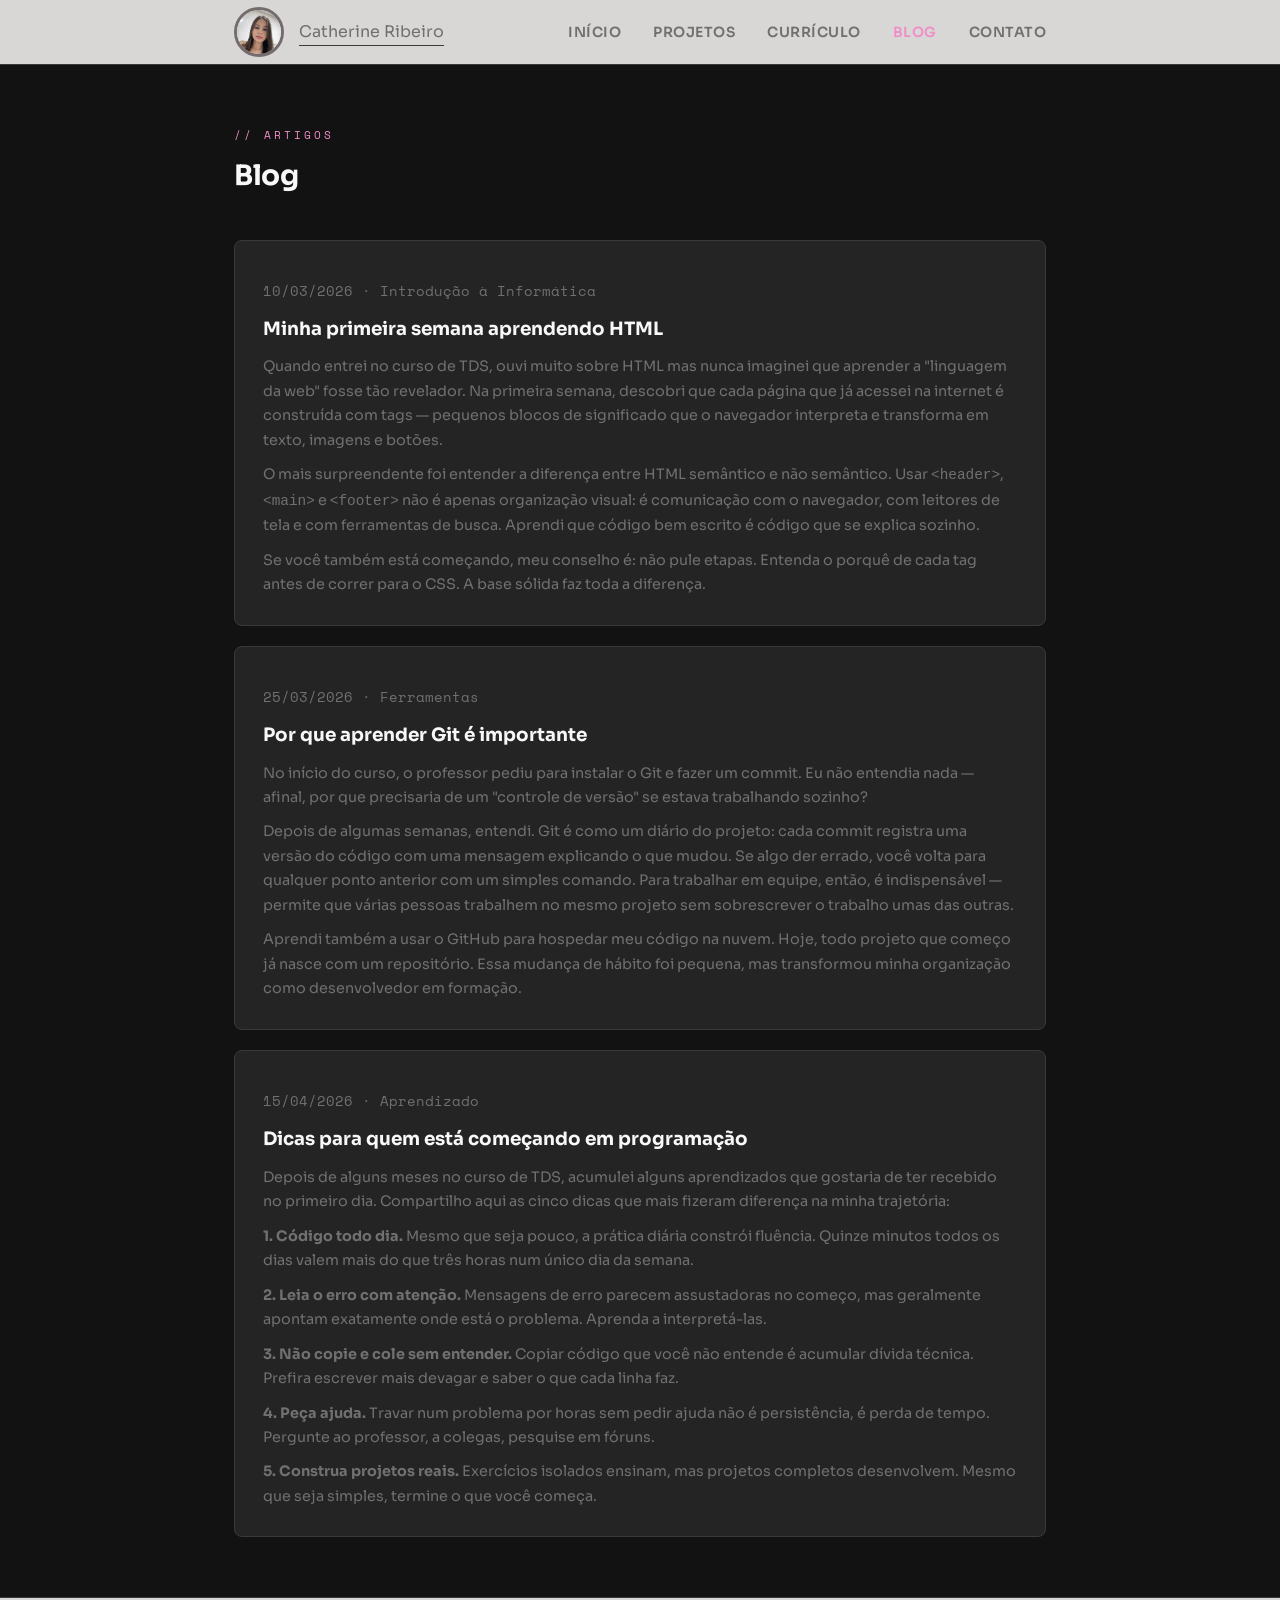
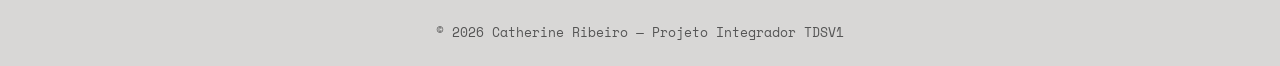
==== blog.html @ 5e97d1b2 "Initial commit" ====
<!DOCTYPE html>
<html lang="pt-BR">
<head>
  <meta charset="UTF-8" />
  <meta name="viewport" content="width=device-width, initial-scale=1.0" />
  <title>Blog — Catherine Ribeiro</title>
  <link rel="stylesheet" href="assets/css/estilo.css" />
</head>
<body>
  <div class="page-wrapper">

    <!-- HEADER -->
    <header>
      <div class="container">
      <img src="assets/imagens/perfil.jpeg" alt="Foto de Catherine"  class="logoft">
        <a class="logo" href="index.html"><span>Catherine Ribeiro</span></a>
        <button class="menu-toggle" id="menu-toggle" aria-label="Abrir menu">
          <span></span><span></span><span></span>
        </button>
        <nav>
          <ul id="nav-menu">
            <li><a href="index.html">Início</a></li>
            <li><a href="projetos.html">Projetos</a></li>
            <li><a href="curriculo.html">Currículo</a></li>
            <li><a href="blog.html">Blog</a></li>
            <li><a href="contato.html">Contato</a></li>
          </ul>
        </nav>
      </div>
    </header>

    <!-- MAIN -->
    <main>
      <div class="container">

        <p class="section-label">// artigos</p>
        <h1 class="section-title">Blog</h1>

        <div class="blog-lista">

          <!-- POST 1 -->
          <article class="blog-post-card">
            <p class="post-meta">10/03/2026 · Introdução à Informática</p>
            <h2><a href="#">Minha primeira semana aprendendo HTML</a></h2>
            <p>
              Quando entrei no curso de TDS, ouvi muito sobre HTML mas nunca imaginei que aprender a "linguagem da web" 
              fosse tão revelador. Na primeira semana, descobri que cada página que já acessei na internet é construída 
              com tags — pequenos blocos de significado que o navegador interpreta e transforma em texto, imagens e botões.
            </p>
            <p>
              O mais surpreendente foi entender a diferença entre HTML semântico e não semântico. Usar 
              <code>&lt;header&gt;</code>, <code>&lt;main&gt;</code> e <code>&lt;footer&gt;</code> não é apenas 
              organização visual: é comunicação com o navegador, com leitores de tela e com ferramentas de busca. 
              Aprendi que código bem escrito é código que se explica sozinho.
            </p>
            <p>
              Se você também está começando, meu conselho é: não pule etapas. Entenda o porquê de cada tag antes 
              de correr para o CSS. A base sólida faz toda a diferença.
            </p>
          </article>

          <!-- POST 2 -->
          <article class="blog-post-card">
            <p class="post-meta">25/03/2026 · Ferramentas</p>
            <h2><a href="#">Por que aprender Git é importante</a></h2>
            <p>
              No início do curso, o professor pediu para instalar o Git e fazer um commit. Eu não entendia nada — 
              afinal, por que precisaria de um "controle de versão" se estava trabalhando sozinho?
            </p>
            <p>
              Depois de algumas semanas, entendi. Git é como um diário do projeto: cada commit registra uma versão 
              do código com uma mensagem explicando o que mudou. Se algo der errado, você volta para qualquer ponto 
              anterior com um simples comando. Para trabalhar em equipe, então, é indispensável — permite que várias 
              pessoas trabalhem no mesmo projeto sem sobrescrever o trabalho umas das outras.
            </p>
            <p>
              Aprendi também a usar o GitHub para hospedar meu código na nuvem. Hoje, todo projeto que começo já 
              nasce com um repositório. Essa mudança de hábito foi pequena, mas transformou minha organização 
              como desenvolvedor em formação.
            </p>
          </article>

          <!-- POST 3 -->
          <article class="blog-post-card">
            <p class="post-meta">15/04/2026 · Aprendizado</p>
            <h2><a href="#">Dicas para quem está começando em programação</a></h2>
            <p>
              Depois de alguns meses no curso de TDS, acumulei alguns aprendizados que gostaria de ter recebido 
              no primeiro dia. Compartilho aqui as cinco dicas que mais fizeram diferença na minha trajetória:
            </p>
            <p>
              <strong>1. Código todo dia.</strong> Mesmo que seja pouco, a prática diária constrói fluência. 
              Quinze minutos todos os dias valem mais do que três horas num único dia da semana.
            </p>
            <p>
              <strong>2. Leia o erro com atenção.</strong> Mensagens de erro parecem assustadoras no começo, 
              mas geralmente apontam exatamente onde está o problema. Aprenda a interpretá-las.
            </p>
            <p>
              <strong>3. Não copie e cole sem entender.</strong> Copiar código que você não entende é 
              acumular dívida técnica. Prefira escrever mais devagar e saber o que cada linha faz.
            </p>
            <p>
              <strong>4. Peça ajuda.</strong> Travar num problema por horas sem pedir ajuda não é persistência, 
              é perda de tempo. Pergunte ao professor, a colegas, pesquise em fóruns.
            </p>
            <p>
              <strong>5. Construa projetos reais.</strong> Exercícios isolados ensinam, mas projetos completos 
              desenvolvem. Mesmo que seja simples, termine o que você começa.
            </p>
          </article>

        </div>
        <!-- Adicione mais posts acima seguindo o mesmo modelo de article.blog-post-card -->

      </div>
    </main>

    <!-- FOOTER -->
    <footer>
      <div class="container">
        <p>© <span class="ano-atual"></span> Catherine Ribeiro — Projeto Integrador TDSV1</p>
      </div>
    </footer>

  </div>
  <script src="assets/js/app.js"></script>
</body>
</html>
---- assets/css/estilo.css ----
/* =============================================
   VARIÁVEIS CSS - Altere aqui para mudar o tema
   ============================================= */
@import url('https://fonts.googleapis.com/css2?family=Space+Mono:wght@400;700&family=Sora:wght@300;400;600;700&display=swap');

:root {
  --bg-primary: #121212;      /* fundo principal */
  --bg-secondary: #d8d7d6;    /* seções */
  --bg-card: #242424;         /* cards */
  --accent: #f08fc7;          /* dourado */
  --accent-secondary: ; /* rosa claro */
  --text-primary: #f8f8f8;
  --text-secondary: #717070;
  --text-muted: #555;
  --border: #3a3a3a;
  --font-display: 'Space Mono', monospace;
  --font-body: 'Sora', sans-serif;
  --radius: 8px;
  --transition: 0.2s ease;
}

/* =============================================
   RESET & BASE
   ============================================= */
*, *::before, *::after {
  box-sizing: border-box;
  margin: 0;
  padding: 0;
}

html {
  scroll-behavior: smooth;
}

body {
  background-color: var(--bg-primary);
  color: var(--text-primary);
  font-family: var(--font-body);
  font-size: 16px;
  line-height: 1.7;
  min-height: 100vh;
}

a {
  color: var(--accent);
  text-decoration: none;
  transition: opacity var(--transition);
}

a:hover {
  opacity: 0.75;
}

img {
  max-width: 100%;
  display: block;
}

ul {
  list-style: none;
}

/* =============================================
   LAYOUT
   ============================================= */
.container {
  max-width: 860px;
  margin: 0 auto;
  padding: 0 24px;
}

.page-wrapper {
  display: flex;
  flex-direction: column;
  min-height: 100vh;
}

main {
  flex: 1;
  padding: 60px 0;
}

/* =============================================
   HEADER / NAV
   ============================================= */
header {
  background-color: var(--bg-secondary);
  border-bottom: 1px solid var(--border);
  position: sticky;
  top: 0;
  z-index: 100;
}

header .container {
  display: flex;
  align-items: center;
  justify-content: space-between;
  height: 64px;
}

.logo {
  background-color: var(--bg-secondary);
  border-bottom: 1px solid var(--border);
  position: sticky;
  top: 0;
  z-index: 100;
  margin-right: 110px;
}

.logoft{
    width: 50px;
    height: 50px;
    border: 3px solid #746c6c;
    border-radius: 70%;
    overflow: auto;
    object-fit: cover;
}

.logo img{
    width: 100%;
    height: 100%;
    object-fit: cover;
}

.logo span {
  color: var(--text-secondary);
}

nav ul {
  display: flex;
  gap: 32px;
}

nav a {
  color: var(--text-secondary);
  font-size: 0.875rem;
  font-weight: 600;
  letter-spacing: 0.5px;
  text-transform: uppercase;
  transition: color var(--transition);
}

nav a:hover,
nav a.ativo {
  color: var(--accent);
  opacity: 1;
}

/* Menu hamburguer (mobile) */
.menu-toggle {
  display: none;
  flex-direction: column;
  gap: 5px;
  cursor: pointer;
  background: none;
  border: none;
  padding: 4px;
}

.menu-toggle span {
  display: block;
  width: 24px;
  height: 2px;
  background-color: #717070;
  transition: all 0.3s ease;
}

/* =============================================
   HERO (página inicial)
   ============================================= */
.hero {
  padding: 80px 0 60px;
  border-bottom: 1px solid var(--border);
  margin-bottom: 60px;
}

.hero-tag {
  font-family: var(--font-display);
  font-size: 0.75rem;
  color: var(--accent);
  letter-spacing: 2px;
  text-transform: uppercase;
  margin-bottom: 16px;
}

.hero h1 {
  font-size: clamp(2rem, 5vw, 3.5rem);
  font-weight: 700;
  line-height: 1.15;
  margin-bottom: 20px;
  letter-spacing: -1px;
}

.hero h1 em {
  font-style: normal;
  color: var(--accent);
}

.hero p {
  font-size: 1.1rem;
  color: var(--text-secondary);
  max-width: 560px;
  margin-bottom: 32px;
}

.btn {
  display: inline-block;
  padding: 12px 24px;
  border-radius: var(--radius);
  font-size: 0.875rem;
  font-weight: 600;
  letter-spacing: 0.5px;
  cursor: pointer;
  transition: all var(--transition);
  border: none;
}

.btn-primary {
  background-color: var(--accent);
  color: #000;
}

.btn-primary:hover {
  background-color: #f73de1;
  opacity: 1;
}

.btn-outline {
  background: transparent;
  color: var(--accent);
  border: 1px solid var(--accent);
}

.btn-outline:hover {
  background-color: var(--accent-dim);
  opacity: 1;
}

.hero-btns {
  display: flex;
  gap: 12px;
  flex-wrap: wrap;
}

/* =============================================
   SEÇÃO GENÉRICA
   ============================================= */
.section-label {
  font-family: var(--font-display);
  font-size: 0.7rem;
  letter-spacing: 3px;
  text-transform: uppercase;
  color: var(--accent);
  margin-bottom: 8px;
}

.section-title {
  font-size: 1.75rem;
  font-weight: 700;
  margin-bottom: 40px;
  letter-spacing: -0.5px;
}

/* =============================================
   POSTS EM DESTAQUE (index)
   ============================================= */
.posts-destaque {
  display: flex;
  flex-direction: column;
  gap: 16px;
}

.post-card {
  background: var(--bg-card);
  border: 1px solid var(--border);
  border-radius: var(--radius);
  padding: 24px;
  transition: border-color var(--transition), transform var(--transition);
}

.post-card:hover {
  border-color: var(--accent);
  transform: translateY(-2px);
}

.post-card h3 {
  font-size: 1rem;
  font-weight: 600;
  margin-bottom: 6px;
}

.post-card h3 a {
  color: var(--text-primary);
}

.post-card h3 a:hover {
  color: var(--accent);
  opacity: 1;
}

.post-meta {
  font-size: 0.78rem;
  color: var(--text-muted);
  margin-bottom: 10px;
  font-family: var(--font-display);
}

.post-card p {
  font-size: 0.9rem;
  color: var(--text-secondary);
}

.ver-mais {
  margin-top: 32px;
  display: inline-block;
  font-family: var(--font-display);
  font-size: 0.875rem;
}

/* =============================================
   PROJETOS
   ============================================= */
.projetos-grid {
  display: grid;
  grid-template-columns: repeat(auto-fill, minmax(280px, 1fr));
  gap: 20px;
}

.projeto-card {
  background: var(--bg-card);
  border: 1px solid var(--border);
  border-radius: var(--radius);
  padding: 28px 24px;
  transition: border-color var(--transition), transform var(--transition);
}

.projeto-card:hover {
  border-color: var(--accent);
  transform: translateY(-3px);
}

.projeto-card h3 {
  font-size: 1.05rem;
  font-weight: 700;
  margin-bottom: 10px;
}

.projeto-card p {
  font-size: 0.875rem;
  color: var(--text-secondary);
  margin-bottom: 16px;
}

.projeto-disciplina {
  font-size: 0.75rem;
  font-family: var(--font-display);
  color: var(--accent);
  margin-bottom: 12px;
}

.tags {
  display: flex;
  flex-wrap: wrap;
  gap: 6px;
}

.tag {
  background: var(--accent-dim);
  color: var(--accent);
  border-radius: 4px;
  padding: 3px 10px;
  font-size: 0.75rem;
  font-family: var(--font-display);
}

/* =============================================
   CURRÍCULO - LINHA DO TEMPO
   ============================================= */
.timeline {
  position: relative;
  padding-left: 28px;
}

.timeline::before {
  content: '';
  position: absolute;
  left: 0;
  top: 6px;
  bottom: 0;
  width: 2px;
  background: var(--border);
}

.timeline-item {
  position: relative;
  margin-bottom: 36px;
}

.timeline-item::before {
  content: '';
  position: absolute;
  left: -32px;
  top: 6px;
  width: 10px;
  height: 10px;
  border-radius: 50%;
  background: var(--accent);
  border: 2px solid var(--bg-primary);
}

.timeline-item h3 {
  font-size: 1rem;
  font-weight: 700;
  margin-bottom: 4px;
}

.timeline-periodo {
  font-size: 0.78rem;
  color: var(--accent);
  font-family: var(--font-display);
  margin-bottom: 8px;
}

.timeline-item p {
  font-size: 0.9rem;
  color: var(--text-secondary);
}

.curriculo-section {
  margin-bottom: 56px;
}

/* Habilidades */
.habilidades-grid {
  display: grid;
  grid-template-columns: 1fr 1fr;
  gap: 12px;
}

.habilidade-item {
  background: var(--bg-card);
  border: 1px solid var(--border);
  border-radius: var(--radius);
  padding: 14px 18px;
  font-size: 0.875rem;
  display: flex;
  align-items: center;
  gap: 10px;
}

.habilidade-item::before {
  content: '▸';
  color: var(--accent);
  font-size: 0.75rem;
}

/* =============================================
   BLOG
   ============================================= */
.blog-lista {
  display: flex;
  flex-direction: column;
  gap: 20px;
}

.blog-post-card {
  background: var(--bg-card);
  border: 1px solid var(--border);
  border-radius: var(--radius);
  padding: 28px;
  transition: border-color var(--transition);
}

.blog-post-card:hover {
  border-color: var(--accent);
}

.blog-post-card h2 {
  font-size: 1.15rem;
  font-weight: 700;
  margin-bottom: 8px;
}

.blog-post-card h2 a {
  color: var(--text-primary);
}

.blog-post-card h2 a:hover {
  color: var(--accent);
  opacity: 1;
}

.blog-post-card p {
  font-size: 0.9rem;
  color: var(--text-secondary);
  margin-top: 10px;
}

/* =============================================
   CONTATO
   ============================================= */
.contato-grid {
  display: grid;
  grid-template-columns: 1fr 1fr;
  gap: 48px;
  align-items: start;
}

.form-group {
  margin-bottom: 20px;
}

label {
  display: block;
  font-size: 0.8rem;
  font-family: var(--font-display);
  letter-spacing: 1px;
  text-transform: uppercase;
  color: var(--text-secondary);
  margin-bottom: 8px;
}

input, textarea {
  width: 100%;
  background: var(--bg-card);
  border: 1px solid var(--border);
  border-radius: var(--radius);
  padding: 12px 16px;
  color: var(--text-primary);
  font-family: var(--font-body);
  font-size: 0.95rem;
  transition: border-color var(--transition);
  outline: none;
}

input:focus, textarea:focus {
  border-color: var(--accent);
}

input.erro, textarea.erro {
  border-color: #ff4d4d;
}

.msg-erro {
  font-size: 0.78rem;
  color: #ff4d4d;
  margin-top: 5px;
  display: none;
}

.msg-erro.visivel {
  display: block;
}

textarea {
  resize: vertical;
  min-height: 130px;
}

.contato-info h3 {
  font-size: 1rem;
  font-weight: 700;
  margin-bottom: 20px;
}

.contato-link {
  display: flex;
  align-items: center;
  gap: 12px;
  margin-bottom: 16px;
  padding: 14px 18px;
  background: var(--bg-card);
  border: 1px solid var(--border);
  border-radius: var(--radius);
  color: var(--text-primary);
  font-size: 0.875rem;
  transition: border-color var(--transition);
}

.contato-link:hover {
  border-color: var(--accent);
  color: var(--accent);
  opacity: 1;
}

.contato-link .icone {
  font-size: 1.1rem;
  width: 20px;
  text-align: center;
}

/* Especificações de hardware */
.specs-grid {
  display: grid;
  grid-template-columns: 1fr 1fr;
  gap: 20px;
  margin-top: 16px;
}

.spec-card {
  background: var(--bg-card);
  border: 1px solid var(--border);
  border-radius: var(--radius);
  padding: 20px;
}

.spec-card h4 {
  font-family: var(--font-display);
  font-size: 0.75rem;
  color: var(--accent);
  letter-spacing: 1px;
  text-transform: uppercase;
  margin-bottom: 14px;
}

.spec-item {
  font-size: 0.85rem;
  color: var(--text-secondary);
  margin-bottom: 8px;
  display: flex;
  gap: 8px;
}

.spec-item strong {
  color: var(--text-primary);
  min-width: 80px;
}

/* Feedback do formulário */
.form-feedback {
  padding: 14px 18px;
  border-radius: var(--radius);
  font-size: 0.875rem;
  margin-top: 16px;
  display: none;
}

.form-feedback.sucesso {
  background: rgba(0, 229, 160, 0.1);
  border: 1px solid var(--accent);
  color: var(--accent);
  display: block;
}

.form-feedback.falha {
  background: rgba(255, 77, 77, 0.1);
  border: 1px solid #ff4d4d;
  color: #ff4d4d;
  display: block;
}

/* =============================================
   FOOTER
   ============================================= */
footer {
  background: var(--bg-secondary);
  border-top: 1px solid var(--border);
  padding: 24px 0;
  text-align: center;
  font-size: 0.8rem;
  color: var(--text-muted);
  font-family: var(--font-display);
}

/* =============================================
   RESPONSIVO
   ============================================= */
@media (max-width: 700px) {
  nav ul {
    display: none;
    flex-direction: column;
    gap: 0;
    position: absolute;
    top: 64px;
    left: 0;
    right: 0;
    background: var(--bg-secondary);
    border-bottom: 1px solid var(--border);
    padding: 16px 0;
  }

  nav ul.aberto {
    display: flex;
  }

  nav a {
    display: block;
    padding: 12px 24px;
  }

  .menu-toggle {
    display: flex;
  }

  header {
    position: relative;
  }

  .contato-grid {
    grid-template-columns: 1fr;
  }

  .habilidades-grid {
    grid-template-columns: 1fr;
  }

  .specs-grid {
    grid-template-columns: 1fr;
  }

  .projetos-grid {
    grid-template-columns: 1fr;
  }
}
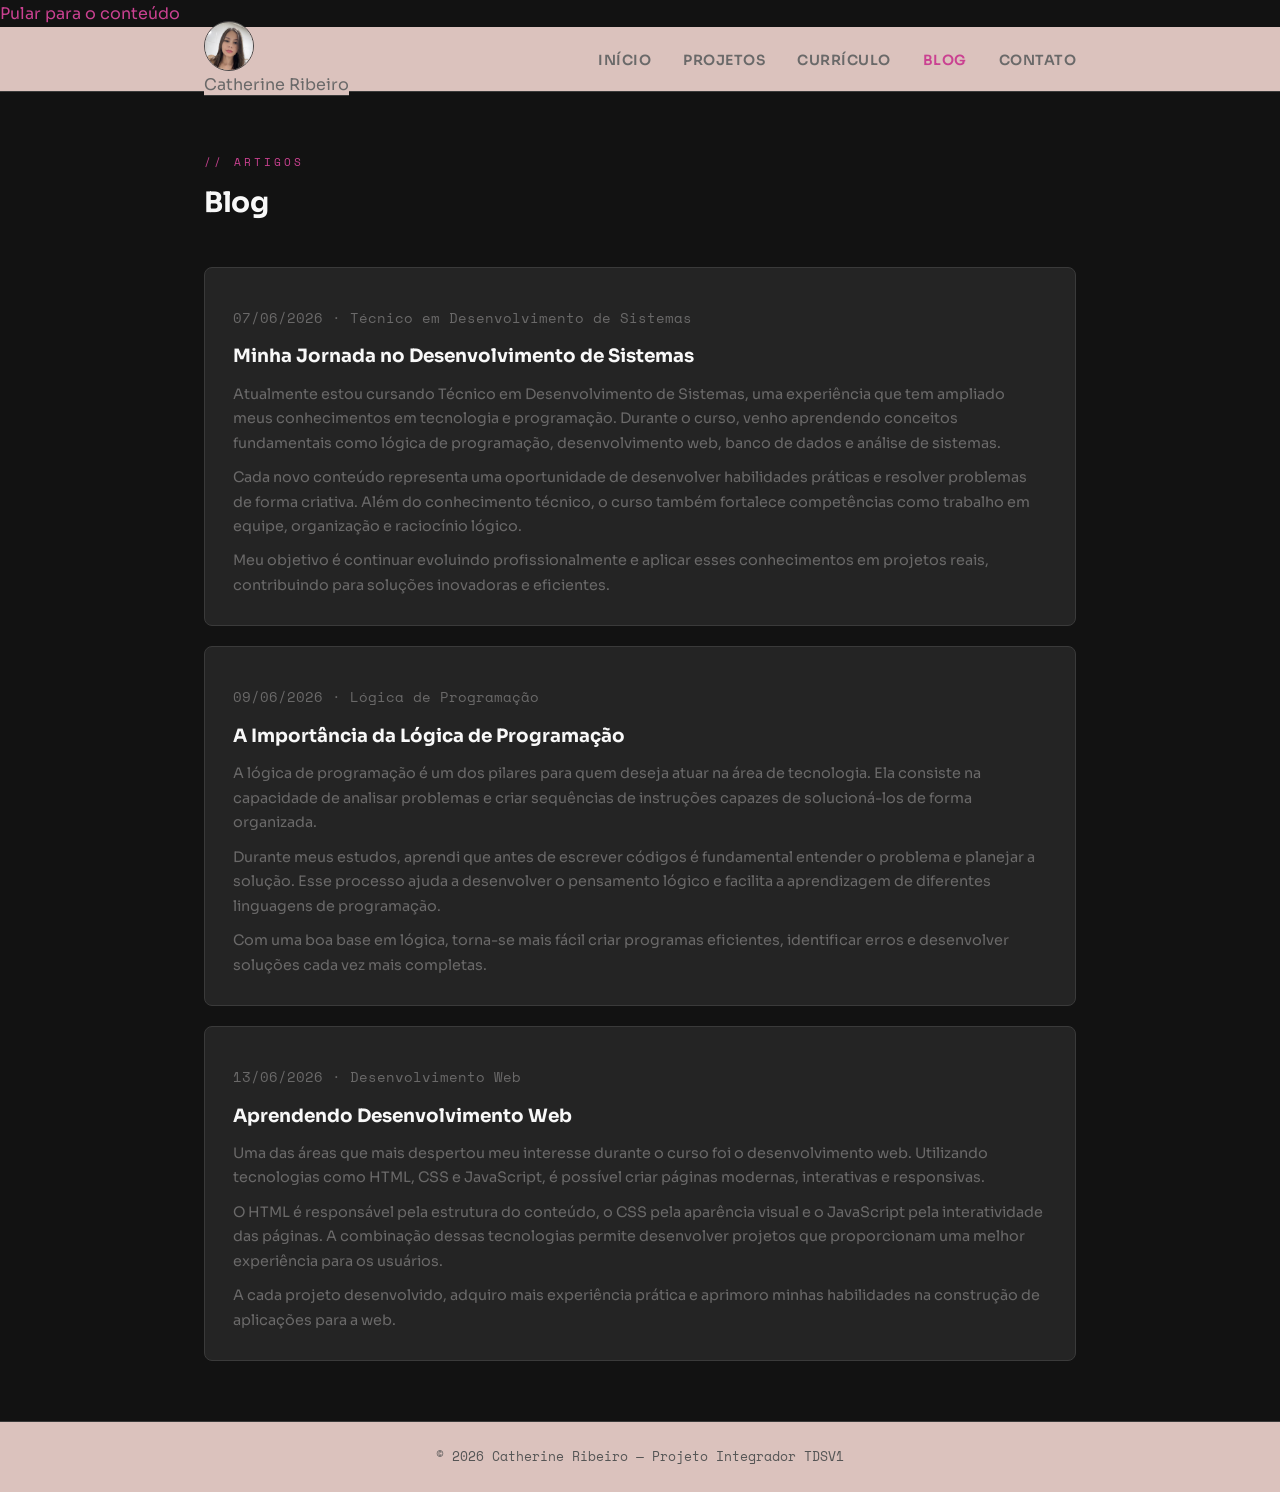
==== commit 3a5c2c36: "alteracaoblog" ====
--- a/blog.html
+++ b/blog.html
@@ -3,21 +3,31 @@
 <head>
   <meta charset="UTF-8" />
   <meta name="viewport" content="width=device-width, initial-scale=1.0" />
+  <meta name="description" content="Blog de Catherine Ribeiro — artigos sobre TDS, lógica de programação e desenvolvimento web." />
+  <meta property="og:title" content="Blog — Catherine Ribeiro" />
+  <meta property="og:description" content="Artigos sobre desenvolvimento de sistemas, lógica de programação e web." />
+  <meta property="og:type" content="website" />
   <title>Blog — Catherine Ribeiro</title>
+  <link rel="icon" href="assets/imagens/favicon.svg" type="image/svg+xml" />
+  <link rel="preconnect" href="https://fonts.googleapis.com" />
+  <link rel="preconnect" href="https://fonts.gstatic.com" crossorigin />
+  <link href="https://fonts.googleapis.com/css2?family=Space+Mono:wght@400;700&family=Sora:wght@300;400;600;700&display=swap" rel="stylesheet" />
   <link rel="stylesheet" href="assets/css/estilo.css" />
 </head>
 <body>
+  <a class="skip-link" href="#conteudo-principal">Pular para o conteúdo</a>
   <div class="page-wrapper">
 
-    <!-- HEADER -->
-    <header>
+    <header data-partial="header">
       <div class="container">
-      <img src="assets/imagens/perfil.jpeg" alt="Foto de Catherine"  class="logoft">
-        <a class="logo" href="index.html"><span>Catherine Ribeiro</span></a>
-        <button class="menu-toggle" id="menu-toggle" aria-label="Abrir menu">
+        <div class="header-brand">
+          <img src="assets/imagens/perfil.jpeg" alt="Foto de Catherine Ribeiro" class="logoft" width="50" height="50" />
+          <a class="logo" href="index.html"><span>Catherine Ribeiro</span></a>
+        </div>
+        <button class="menu-toggle" id="menu-toggle" type="button" aria-label="Abrir menu" aria-expanded="false" aria-controls="nav-menu">
           <span></span><span></span><span></span>
         </button>
-        <nav>
+        <nav aria-label="Navegação principal">
           <ul id="nav-menu">
             <li><a href="index.html">Início</a></li>
             <li><a href="projetos.html">Projetos</a></li>
@@ -29,8 +39,7 @@
       </div>
     </header>
 
-    <!-- MAIN -->
-    <main>
+    <main id="conteudo-principal">
       <div class="container">
 
         <p class="section-label">// artigos</p>
@@ -38,86 +47,56 @@
 
         <div class="blog-lista">
 
-          <!-- POST 1 -->
-          <article class="blog-post-card">
-            <p class="post-meta">10/03/2026 · Introdução à Informática</p>
-            <h2><a href="#">Minha primeira semana aprendendo HTML</a></h2>
+          <article class="blog-post-card" id="post-jornada">
+            <p class="post-meta">07/06/2026 · Técnico em Desenvolvimento de Sistemas</p>
+            <h2><a href="#post-jornada">Minha Jornada no Desenvolvimento de Sistemas</a></h2>
             <p>
-              Quando entrei no curso de TDS, ouvi muito sobre HTML mas nunca imaginei que aprender a "linguagem da web" 
-              fosse tão revelador. Na primeira semana, descobri que cada página que já acessei na internet é construída 
-              com tags — pequenos blocos de significado que o navegador interpreta e transforma em texto, imagens e botões.
+              Atualmente estou cursando Técnico em Desenvolvimento de Sistemas, uma experiência que tem ampliado meus conhecimentos em tecnologia e programação. Durante o curso, venho aprendendo conceitos fundamentais como lógica de programação, desenvolvimento web, banco de dados e análise de sistemas.
             </p>
             <p>
-              O mais surpreendente foi entender a diferença entre HTML semântico e não semântico. Usar 
-              <code>&lt;header&gt;</code>, <code>&lt;main&gt;</code> e <code>&lt;footer&gt;</code> não é apenas 
-              organização visual: é comunicação com o navegador, com leitores de tela e com ferramentas de busca. 
-              Aprendi que código bem escrito é código que se explica sozinho.
+              Cada novo conteúdo representa uma oportunidade de desenvolver habilidades práticas e resolver problemas de forma criativa.
+              Além do conhecimento técnico, o curso também fortalece competências como trabalho em equipe, organização e raciocínio lógico.
             </p>
             <p>
-              Se você também está começando, meu conselho é: não pule etapas. Entenda o porquê de cada tag antes 
-              de correr para o CSS. A base sólida faz toda a diferença.
+              Meu objetivo é continuar evoluindo profissionalmente e aplicar esses conhecimentos em projetos reais,
+              contribuindo para soluções inovadoras e eficientes.
             </p>
           </article>
 
-          <!-- POST 2 -->
-          <article class="blog-post-card">
-            <p class="post-meta">25/03/2026 · Ferramentas</p>
-            <h2><a href="#">Por que aprender Git é importante</a></h2>
+          <article class="blog-post-card" id="post-logica">
+            <p class="post-meta">09/06/2026 · Lógica de Programação</p>
+            <h2><a href="#post-logica">A Importância da Lógica de Programação</a></h2>
             <p>
-              No início do curso, o professor pediu para instalar o Git e fazer um commit. Eu não entendia nada — 
-              afinal, por que precisaria de um "controle de versão" se estava trabalhando sozinho?
+              A lógica de programação é um dos pilares para quem deseja atuar na área de tecnologia. Ela consiste na capacidade de analisar problemas e criar sequências de instruções capazes de solucioná-los de forma organizada.
             </p>
             <p>
-              Depois de algumas semanas, entendi. Git é como um diário do projeto: cada commit registra uma versão 
-              do código com uma mensagem explicando o que mudou. Se algo der errado, você volta para qualquer ponto 
-              anterior com um simples comando. Para trabalhar em equipe, então, é indispensável — permite que várias 
-              pessoas trabalhem no mesmo projeto sem sobrescrever o trabalho umas das outras.
+              Durante meus estudos, aprendi que antes de escrever códigos é fundamental entender o problema e planejar a solução. Esse processo ajuda a desenvolver o pensamento lógico e facilita a aprendizagem de diferentes linguagens de programação.
             </p>
             <p>
-              Aprendi também a usar o GitHub para hospedar meu código na nuvem. Hoje, todo projeto que começo já 
-              nasce com um repositório. Essa mudança de hábito foi pequena, mas transformou minha organização 
-              como desenvolvedor em formação.
+              Com uma boa base em lógica, torna-se mais fácil criar programas eficientes, identificar erros e desenvolver soluções cada vez mais completas.
             </p>
           </article>
 
-          <!-- POST 3 -->
-          <article class="blog-post-card">
-            <p class="post-meta">15/04/2026 · Aprendizado</p>
-            <h2><a href="#">Dicas para quem está começando em programação</a></h2>
+          <article class="blog-post-card" id="post-web">
+            <p class="post-meta">13/06/2026 · Desenvolvimento Web</p>
+            <h2><a href="#post-web">Aprendendo Desenvolvimento Web</a></h2>
             <p>
-              Depois de alguns meses no curso de TDS, acumulei alguns aprendizados que gostaria de ter recebido 
-              no primeiro dia. Compartilho aqui as cinco dicas que mais fizeram diferença na minha trajetória:
+              Uma das áreas que mais despertou meu interesse durante o curso foi o desenvolvimento web. Utilizando tecnologias como HTML, CSS e JavaScript, é possível criar páginas modernas, interativas e responsivas.
             </p>
             <p>
-              <strong>1. Código todo dia.</strong> Mesmo que seja pouco, a prática diária constrói fluência. 
-              Quinze minutos todos os dias valem mais do que três horas num único dia da semana.
+              O HTML é responsável pela estrutura do conteúdo, o CSS pela aparência visual e o JavaScript pela interatividade das páginas. A combinação dessas tecnologias permite desenvolver projetos que proporcionam uma melhor experiência para os usuários.
             </p>
             <p>
-              <strong>2. Leia o erro com atenção.</strong> Mensagens de erro parecem assustadoras no começo, 
-              mas geralmente apontam exatamente onde está o problema. Aprenda a interpretá-las.
-            </p>
-            <p>
-              <strong>3. Não copie e cole sem entender.</strong> Copiar código que você não entende é 
-              acumular dívida técnica. Prefira escrever mais devagar e saber o que cada linha faz.
-            </p>
-            <p>
-              <strong>4. Peça ajuda.</strong> Travar num problema por horas sem pedir ajuda não é persistência, 
-              é perda de tempo. Pergunte ao professor, a colegas, pesquise em fóruns.
-            </p>
-            <p>
-              <strong>5. Construa projetos reais.</strong> Exercícios isolados ensinam, mas projetos completos 
-              desenvolvem. Mesmo que seja simples, termine o que você começa.
+              A cada projeto desenvolvido, adquiro mais experiência prática e aprimoro minhas habilidades na construção de aplicações para a web.
             </p>
           </article>
 
         </div>
-        <!-- Adicione mais posts acima seguindo o mesmo modelo de article.blog-post-card -->
 
       </div>
     </main>
 
-    <!-- FOOTER -->
-    <footer>
+    <footer data-partial="footer">
       <div class="container">
         <p>© <span class="ano-atual"></span> Catherine Ribeiro — Projeto Integrador TDSV1</p>
       </div>
--- a/assets/css/estilo.css
+++ b/assets/css/estilo.css
@@ -5,12 +5,12 @@
 
 :root {
   --bg-primary: #121212;      /* fundo principal */
-  --bg-secondary: #d8d7d6;    /* seções */
+  --bg-secondary: #dbc2bd;    /* seções */
   --bg-card: #242424;         /* cards */
-  --accent: #f08fc7;          /* dourado */
-  --accent-secondary: ; /* rosa claro */
+  --accent: #ca4191;
+  --accent-secondary: #ed70ed; /* rosa claro */
   --text-primary: #f8f8f8;
-  --text-secondary: #717070;
+  --text-secondary: #6a6969;
   --text-muted: #555;
   --border: #3a3a3a;
   --font-display: 'Space Mono', monospace;
@@ -64,7 +64,7 @@
    LAYOUT
    ============================================= */
 .container {
-  max-width: 860px;
+  max-width: 920px;
   margin: 0 auto;
   padding: 0 24px;
 }
@@ -104,13 +104,13 @@
   position: sticky;
   top: 0;
   z-index: 100;
-  margin-right: 110px;
+  margin-right: 180px;
 }
 
 .logoft{
     width: 50px;
     height: 50px;
-    border: 3px solid #746c6c;
+    border: 1px solid #494747;
     border-radius: 70%;
     overflow: auto;
     object-fit: cover;
@@ -221,7 +221,7 @@
 }
 
 .btn-primary:hover {
-  background-color: #f73de1;
+  background-color: #f98fedd1;
   opacity: 1;
 }
 
@@ -232,7 +232,7 @@
 }
 
 .btn-outline:hover {
-  background-color: var(--accent-dim);
+  background-color: #f2aeea16;
   opacity: 1;
 }
 
@@ -379,6 +379,15 @@
 .timeline {
   position: relative;
   padding-left: 28px;
+}
+
+.curriculo-img img{
+  width: 350px;
+  height: 350px;
+  object-fit: cover;
+  border-radius: 20px;
+  border: 3px solid var(--accent);
+  margin-left: 800px;
 }
 
 .timeline::before {
@@ -447,12 +456,17 @@
   align-items: center;
   gap: 10px;
 }
+.habilidade-item:hover {
+  border-color: var(--accent);
+}
 
 .habilidade-item::before {
   content: '▸';
   color: var(--accent);
   font-size: 0.75rem;
 }
+
+
 
 /* =============================================
    BLOG
